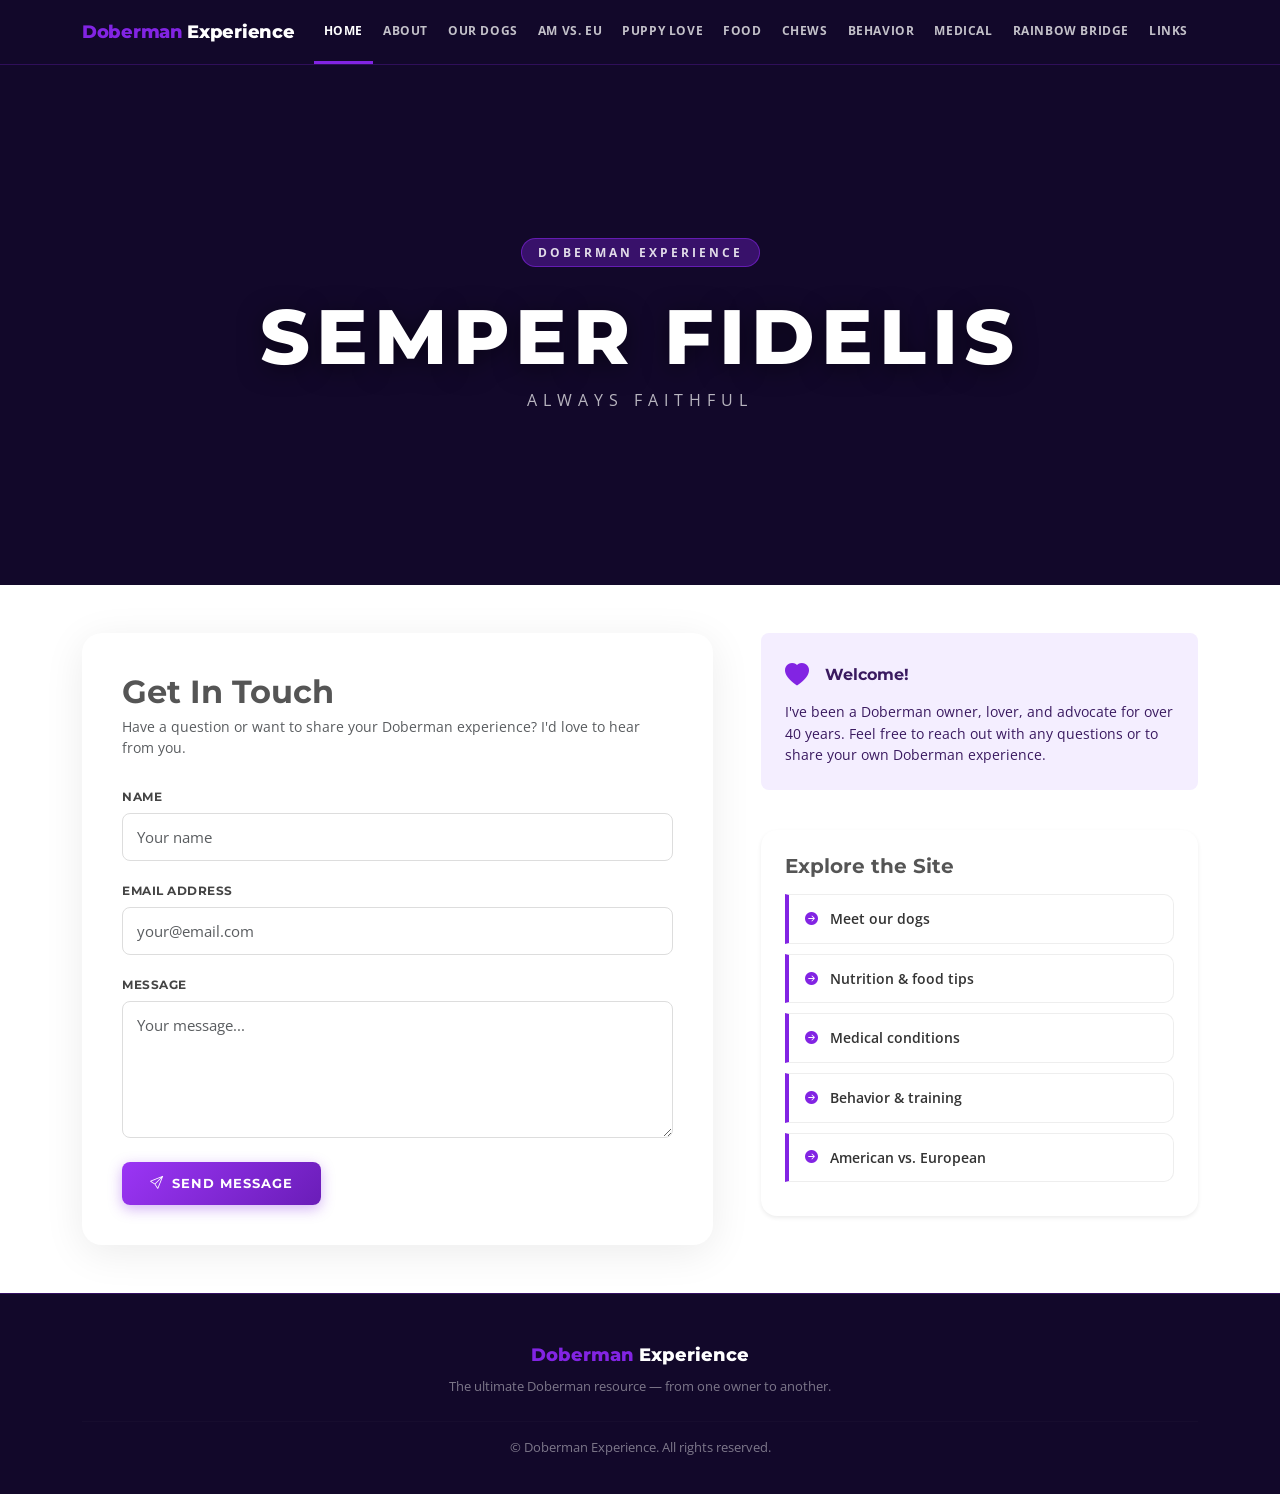
==== index.html @ 3749f002 "Initial static site build for dobermanexperience.com Bootstrap 5 static HTML/CSS site with all origi" ====
<!DOCTYPE html>
<html lang="en">
<head>
  <meta charset="UTF-8">
  <meta name="viewport" content="width=device-width, initial-scale=1.0">
  <title>Doberman Experience – The ultimate Doberman Experience</title>
  <meta name="description" content="Resources, tips, and personal insights from 40+ years of Doberman ownership.">
  <link rel="stylesheet" href="https://cdn.jsdelivr.net/npm/bootstrap@5.3.3/dist/css/bootstrap.min.css">
  <link rel="stylesheet" href="https://cdn.jsdelivr.net/npm/bootstrap-icons@1.11.3/font/bootstrap-icons.min.css">
  <link rel="stylesheet" href="css/styles.css">
</head>
<body>

  <!-- ── Navbar ── -->
  <nav class="navbar navbar-expand-xl sticky-top site-navbar">
    <div class="container">
      <a class="navbar-brand" href="index.html"><span>Doberman</span> Experience</a>
      <button class="navbar-toggler" type="button" data-bs-toggle="collapse" data-bs-target="#siteNav" aria-label="Toggle navigation">
        <span class="navbar-toggler-icon"></span>
      </button>
      <div class="collapse navbar-collapse" id="siteNav">
        <ul class="navbar-nav ms-auto">
          <li class="nav-item"><a class="nav-link active" href="index.html">Home</a></li>
          <li class="nav-item"><a class="nav-link" href="about.html">About</a></li>
          <li class="nav-item"><a class="nav-link" href="our-dogs.html">Our Dogs</a></li>
          <li class="nav-item"><a class="nav-link" href="american-vs-european.html">Am vs. EU</a></li>
          <li class="nav-item"><a class="nav-link" href="puppy-love.html">Puppy Love</a></li>
          <li class="nav-item"><a class="nav-link" href="food.html">Food</a></li>
          <li class="nav-item"><a class="nav-link" href="chews.html">Chews</a></li>
          <li class="nav-item"><a class="nav-link" href="behavior.html">Behavior</a></li>
          <li class="nav-item"><a class="nav-link" href="medical-conditions.html">Medical</a></li>
          <li class="nav-item"><a class="nav-link" href="rainbow-bridge.html">Rainbow Bridge</a></li>
          <li class="nav-item"><a class="nav-link" href="links.html">Links</a></li>
        </ul>
      </div>
    </div>
  </nav>

  <!-- ── Hero ── -->
  <section class="hero">
    <div class="hero-bg" style="background-image:url('https://i0.wp.com/dobermanexperience.com/wp-content/uploads/2017/06/skiflyd_o.jpg');"></div>
    <div class="hero-overlay"></div>
    <div class="hero-content">
      <div class="hero-badge">Doberman Experience</div>
      <h2>Semper Fidelis</h2>
      <p class="hero-sub">Always faithful</p>
    </div>
  </section>

  <!-- ── Main ── -->
  <main class="py-5">
    <div class="container">
      <div class="row g-5">

        <!-- Contact form -->
        <div class="col-lg-7">
          <div class="contact-card">
            <h2 class="fw-bold mb-1" style="font-family:'Montserrat',sans-serif;">Get In Touch</h2>
            <p class="text-muted mb-4" style="font-size:0.9rem;">Have a question or want to share your Doberman experience? I'd love to hear from you.</p>

            <!-- Replace action URL with your Formspree endpoint (free at formspree.io) -->
            <form action="YOUR_FORMSPREE_ENDPOINT_HERE" method="POST">
              <div class="mb-3">
                <label class="form-label" for="name">Name</label>
                <input type="text" class="form-control" id="name" name="name" placeholder="Your name" required>
              </div>
              <div class="mb-3">
                <label class="form-label" for="email">Email Address</label>
                <input type="email" class="form-control" id="email" name="email" placeholder="your@email.com" required>
              </div>
              <div class="mb-4">
                <label class="form-label" for="message">Message</label>
                <textarea class="form-control" id="message" name="message" rows="5" placeholder="Your message..." required></textarea>
              </div>
              <button type="submit" class="btn btn-primary">
                <i class="bi bi-send me-2"></i>Send Message
              </button>
            </form>
          </div>
        </div>

        <!-- Sidebar -->
        <div class="col-lg-5 d-flex flex-column gap-4">

          <div class="alert alert-brand-info rounded-3 border-0 p-4">
            <div class="d-flex align-items-center gap-3 mb-2">
              <i class="bi bi-heart-fill fs-4 text-purple"></i>
              <strong style="font-family:'Montserrat',sans-serif;">Welcome!</strong>
            </div>
            <p class="mb-0" style="font-size:0.9rem;">I've been a Doberman owner, lover, and advocate for over 40 years. Feel free to reach out with any questions or to share your own Doberman experience.</p>
          </div>

          <div class="bg-white rounded-4 p-4 shadow-sm">
            <h5 class="fw-bold mb-3" style="font-family:'Montserrat',sans-serif;">Explore the Site</h5>
            <a href="our-dogs.html" class="resource-link"><i class="bi bi-arrow-right-circle-fill"></i>Meet our dogs</a>
            <a href="food.html" class="resource-link"><i class="bi bi-arrow-right-circle-fill"></i>Nutrition &amp; food tips</a>
            <a href="medical-conditions.html" class="resource-link"><i class="bi bi-arrow-right-circle-fill"></i>Medical conditions</a>
            <a href="behavior.html" class="resource-link"><i class="bi bi-arrow-right-circle-fill"></i>Behavior &amp; training</a>
            <a href="american-vs-european.html" class="resource-link"><i class="bi bi-arrow-right-circle-fill"></i>American vs. European</a>
          </div>

        </div>
      </div>
    </div>
  </main>

  <!-- ── Footer ── -->
  <footer class="site-footer">
    <div class="container text-center">
      <div class="footer-brand"><span>Doberman</span> Experience</div>
      <p>The ultimate Doberman resource — from one owner to another.</p>
      <hr class="footer-divider">
      <p>&copy; Doberman Experience. All rights reserved.</p>
    </div>
  </footer>

  <script src="https://cdn.jsdelivr.net/npm/bootstrap@5.3.3/dist/js/bootstrap.bundle.min.js"></script>
  <script>
    // subtle hero zoom on load
    document.querySelector('.hero-bg').addEventListener('load', function() {
      this.classList.add('loaded');
    });
    document.querySelector('.hero-bg').classList.add('loaded');
  </script>
</body>
</html>
---- css/styles.css ----
/* ============================================================
   Doberman Experience – Bootstrap 5 Custom Theme
   Edit CSS variables at the top to retheme the whole site.
   ============================================================ */

@import url('https://fonts.googleapis.com/css2?family=Montserrat:wght@400;600;700;800&family=Open+Sans:wght@300;400;600&display=swap');

/* ── Bootstrap primary colour override ── */
:root {
  --bs-primary:          #8224e3;
  --bs-primary-rgb:      130, 36, 227;
  --bs-link-color:       #8224e3;
  --bs-link-hover-color: #6a1db8;
  --bs-body-font-family: 'Open Sans', sans-serif;
  --bs-body-color:       #555;

  /* brand extras */
  --brand-dark:   #12082a;
  --brand-mid:    #2d1550;
  --brand-purple: #8224e3;
  --brand-light:  #f4eeff;
}

/* ── Base typography ── */
h1, h2, h3, h4, h5, h6, .navbar-brand {
  font-family: 'Montserrat', sans-serif;
}

/* ── Navbar ── */
.site-navbar {
  background: var(--brand-dark);
  backdrop-filter: blur(12px);
  border-bottom: 1px solid rgba(130,36,227,0.25);
  padding-top: 0;
  padding-bottom: 0;
}

.site-navbar .navbar-brand {
  font-size: 1.15rem;
  font-weight: 800;
  letter-spacing: -0.3px;
  color: #fff;
  padding: 14px 0;
}

.site-navbar .navbar-brand span {
  color: var(--brand-purple);
}

.site-navbar .nav-link {
  font-size: 0.72rem;
  font-weight: 700;
  letter-spacing: 0.6px;
  text-transform: uppercase;
  color: rgba(255,255,255,0.75) !important;
  padding: 22px 10px !important;
  border-bottom: 3px solid transparent;
  transition: color 0.2s, border-color 0.2s;
}

.site-navbar .nav-link:hover,
.site-navbar .nav-link.active {
  color: #fff !important;
  border-bottom-color: var(--brand-purple);
}

.site-navbar .navbar-toggler {
  border-color: rgba(255,255,255,0.2);
  padding: 6px 10px;
}
.site-navbar .navbar-toggler-icon {
  background-image: url("data:image/svg+xml,%3csvg xmlns='http://www.w3.org/2000/svg' viewBox='0 0 30 30'%3e%3cpath stroke='rgba(255,255,255,0.8)' stroke-linecap='round' stroke-miterlimit='10' stroke-width='2' d='M4 7h22M4 15h22M4 23h22'/%3e%3c/svg%3e");
}

/* Mobile nav */
@media (max-width: 1199px) {
  .site-navbar .nav-link {
    padding: 12px 0 !important;
    border-bottom: 1px solid rgba(255,255,255,0.06) !important;
    border-left: 3px solid transparent;
  }
  .site-navbar .nav-link:hover,
  .site-navbar .nav-link.active {
    border-left-color: var(--brand-purple);
    border-bottom-color: rgba(255,255,255,0.06) !important;
    padding-left: 10px !important;
  }
}

/* ── Homepage hero ── */
.hero {
  position: relative;
  height: 520px;
  display: flex;
  align-items: center;
  justify-content: center;
  text-align: center;
  overflow: hidden;
  background: var(--brand-dark);
}

.hero-bg {
  position: absolute;
  inset: 0;
  background-size: cover;
  background-position: center;
  opacity: 0.35;
  transform: scale(1.05);
  transition: transform 8s ease-out;
}

.hero-bg.loaded { transform: scale(1); }

.hero-overlay {
  position: absolute;
  inset: 0;
  background: linear-gradient(
    180deg,
    rgba(18,8,42,0.3) 0%,
    rgba(18,8,42,0.7) 100%
  );
}

.hero-content {
  position: relative;
  z-index: 2;
}

.hero-content h2 {
  font-size: clamp(2.5rem, 6vw, 5rem);
  font-weight: 800;
  color: #fff;
  letter-spacing: 6px;
  text-transform: uppercase;
  text-shadow: 0 4px 24px rgba(0,0,0,0.5);
  margin-bottom: 0.3rem;
}

.hero-content .hero-sub {
  font-size: 1rem;
  color: rgba(255,255,255,0.7);
  letter-spacing: 6px;
  text-transform: uppercase;
  margin: 0;
}

.hero-badge {
  display: inline-block;
  margin-bottom: 1.5rem;
  padding: 5px 16px;
  background: rgba(130,36,227,0.35);
  border: 1px solid rgba(130,36,227,0.6);
  border-radius: 50px;
  font-size: 0.72rem;
  font-weight: 700;
  letter-spacing: 3px;
  text-transform: uppercase;
  color: rgba(255,255,255,0.85);
}

/* ── Inner page hero ── */
.page-hero {
  background: linear-gradient(135deg, var(--brand-dark) 0%, var(--brand-mid) 100%);
  padding: 56px 24px 52px;
  text-align: center;
  position: relative;
  overflow: hidden;
}

.page-hero::after {
  content: '';
  position: absolute;
  bottom: 0;
  left: 0;
  right: 0;
  height: 3px;
  background: linear-gradient(90deg, transparent, var(--brand-purple), transparent);
}

.page-hero h1 {
  color: #fff;
  font-size: clamp(1.8rem, 4vw, 2.8rem);
  font-weight: 800;
  letter-spacing: 1px;
  margin-bottom: 0.4rem;
}

.page-hero p {
  color: rgba(255,255,255,0.65);
  font-size: 0.85rem;
  letter-spacing: 3px;
  text-transform: uppercase;
  margin-bottom: 0;
}

.page-hero a { color: rgba(255,255,255,0.8); text-decoration: underline; }
.page-hero a:hover { color: #fff; }

/* ── Section headings ── */
.section-heading {
  font-size: 1.5rem;
  font-weight: 800;
  color: #1a1a1a;
  margin-bottom: 1.5rem;
  display: flex;
  align-items: center;
  gap: 12px;
}
.section-heading::after {
  content: '';
  flex: 1;
  height: 2px;
  background: linear-gradient(90deg, var(--brand-purple), transparent);
  border-radius: 2px;
}

/* ── Dog / content cards ── */
.dog-card {
  border: none;
  border-radius: 16px;
  overflow: hidden;
  box-shadow: 0 4px 20px rgba(0,0,0,0.08);
  transition: transform 0.25s ease, box-shadow 0.25s ease;
  background: #fff;
  height: 100%;
}

.dog-card:hover {
  transform: translateY(-6px);
  box-shadow: 0 16px 40px rgba(130,36,227,0.18);
}

.dog-card .card-img-top {
  height: 280px;
  object-fit: cover;
  object-position: top;
}

.dog-card .card-body { padding: 1.25rem 1.4rem; }

.dog-card .card-title {
  font-size: 0.95rem;
  font-weight: 700;
  color: var(--brand-purple);
  margin-bottom: 0.3rem;
}

.dog-card .card-text {
  font-size: 0.82rem;
  color: #888;
  margin-bottom: 0;
}

/* ── Memorial cards ── */
.memorial-card {
  border: none;
  border-radius: 16px;
  overflow: hidden;
  box-shadow: 0 4px 20px rgba(0,0,0,0.1);
  text-align: center;
  background: #fff;
  transition: transform 0.25s, box-shadow 0.25s;
}
.memorial-card:hover {
  transform: translateY(-4px);
  box-shadow: 0 12px 32px rgba(0,0,0,0.15);
}
.memorial-card img {
  width: 100%;
  height: 220px;
  object-fit: cover;
}
.memorial-card .memorial-body {
  padding: 1rem;
}
.memorial-card h5 {
  font-size: 0.95rem;
  font-weight: 700;
  margin-bottom: 0.2rem;
  color: #1a1a1a;
}
.memorial-card p {
  font-size: 0.82rem;
  color: #999;
  margin: 0;
}

/* ── Resource link items ── */
.resource-link {
  display: flex;
  align-items: center;
  gap: 12px;
  padding: 13px 16px;
  background: #fff;
  border: 1px solid #eee;
  border-left: 4px solid var(--brand-purple);
  border-radius: 0 10px 10px 0;
  margin-bottom: 10px;
  text-decoration: none;
  color: #333;
  font-weight: 600;
  font-size: 0.9rem;
  transition: background 0.15s, transform 0.15s, box-shadow 0.15s;
}
.resource-link:hover {
  background: var(--brand-light);
  color: var(--brand-purple);
  text-decoration: none;
  transform: translateX(4px);
  box-shadow: 0 4px 12px rgba(130,36,227,0.12);
}
.resource-link i {
  color: var(--brand-purple);
  font-size: 0.8rem;
  flex-shrink: 0;
}

/* ── Custom alerts ── */
.alert-brand-warning {
  background: #fff8e1;
  border-color: #f5a623;
  border-left: 5px solid #f5a623;
  border-radius: 0 10px 10px 0;
  color: #5a3e00;
}

.alert-brand-info {
  background: var(--brand-light);
  border-color: var(--brand-purple);
  border-left: 5px solid var(--brand-purple);
  border-radius: 0 10px 10px 0;
  color: #3a1a60;
}

/* ── Accordion custom ── */
.accordion-item {
  border: 1px solid #eee;
  margin-bottom: 6px;
  border-radius: 10px !important;
  overflow: hidden;
}

.accordion-button {
  font-family: 'Montserrat', sans-serif;
  font-size: 0.9rem;
  font-weight: 700;
  color: #222;
  background: #fafafa;
  padding: 16px 20px;
  box-shadow: none !important;
}

.accordion-button:not(.collapsed) {
  background: var(--brand-purple);
  color: #fff;
}

.accordion-button::after {
  background-image: url("data:image/svg+xml,%3csvg xmlns='http://www.w3.org/2000/svg' viewBox='0 0 16 16' fill='%238224e3'%3e%3cpath fill-rule='evenodd' d='M1.646 4.646a.5.5 0 0 1 .708 0L8 10.293l5.646-5.647a.5.5 0 0 1 .708.708l-6 6a.5.5 0 0 1-.708 0l-6-6a.5.5 0 0 1 0-.708z'/%3e%3c/svg%3e");
}

.accordion-button:not(.collapsed)::after {
  background-image: url("data:image/svg+xml,%3csvg xmlns='http://www.w3.org/2000/svg' viewBox='0 0 16 16' fill='%23ffffff'%3e%3cpath fill-rule='evenodd' d='M1.646 4.646a.5.5 0 0 1 .708 0L8 10.293l5.646-5.647a.5.5 0 0 1 .708.708l-6 6a.5.5 0 0 1-.708 0l-6-6a.5.5 0 0 1 0-.708z'/%3e%3c/svg%3e");
}

.accordion-body {
  padding: 20px 22px;
  font-size: 0.92rem;
  line-height: 1.7;
}

/* ── Food items ── */
.food-item {
  background: #fff;
  border: 1px solid #eee;
  border-top: 3px solid var(--brand-purple);
  border-radius: 0 0 12px 12px;
  padding: 18px 20px;
  height: 100%;
  transition: box-shadow 0.2s, transform 0.2s;
}
.food-item:hover {
  box-shadow: 0 8px 24px rgba(130,36,227,0.1);
  transform: translateY(-3px);
}
.food-item h5 {
  color: var(--brand-purple);
  font-size: 0.9rem;
  font-weight: 700;
  margin-bottom: 0.5rem;
}
.food-item p { font-size: 0.85rem; color: #666; margin-bottom: 0; }

/* ── Brand recommendation cards ── */
.brand-card {
  border: none;
  border-radius: 12px;
  box-shadow: 0 2px 16px rgba(0,0,0,0.06);
  transition: box-shadow 0.2s, transform 0.2s;
  overflow: hidden;
}
.brand-card:hover {
  box-shadow: 0 8px 28px rgba(130,36,227,0.14);
  transform: translateY(-3px);
}
.brand-card .card-body { padding: 1.4rem 1.6rem; }
.brand-card .brand-name {
  font-family: 'Montserrat', sans-serif;
  font-weight: 700;
  font-size: 1rem;
  color: var(--brand-purple);
}
.brand-card .card-text { font-size: 0.88rem; color: #666; }

/* ── Buttons ── */
.btn-primary {
  background: linear-gradient(135deg, #9b35f5 0%, #6a1db8 100%);
  border: none;
  border-radius: 8px;
  font-family: 'Montserrat', sans-serif;
  font-weight: 700;
  font-size: 0.82rem;
  letter-spacing: 1px;
  text-transform: uppercase;
  padding: 12px 28px;
  box-shadow: 0 4px 14px rgba(130,36,227,0.35);
  transition: transform 0.15s, box-shadow 0.15s;
}
.btn-primary:hover {
  transform: translateY(-2px);
  box-shadow: 0 8px 20px rgba(130,36,227,0.45);
  background: linear-gradient(135deg, #a840ff 0%, #7c25d4 100%);
}
.btn-primary:active { transform: translateY(0); }

/* ── Contact form ── */
.contact-card {
  background: #fff;
  border: none;
  border-radius: 20px;
  box-shadow: 0 8px 40px rgba(0,0,0,0.08);
  padding: 2.5rem;
}
.form-label {
  font-family: 'Montserrat', sans-serif;
  font-size: 0.78rem;
  font-weight: 700;
  text-transform: uppercase;
  letter-spacing: 0.5px;
  color: #444;
  margin-bottom: 0.4rem;
}
.form-control {
  border-radius: 8px;
  border-color: #ddd;
  padding: 12px 14px;
  font-size: 0.92rem;
  transition: border-color 0.2s, box-shadow 0.2s;
}
.form-control:focus {
  border-color: var(--brand-purple);
  box-shadow: 0 0 0 3px rgba(130,36,227,0.12);
}

/* ── Links page ── */
.links-category {
  display: inline-flex;
  align-items: center;
  gap: 8px;
  padding: 5px 14px;
  border-radius: 6px;
  font-family: 'Montserrat', sans-serif;
  font-size: 0.75rem;
  font-weight: 700;
  letter-spacing: 1px;
  text-transform: uppercase;
  margin-bottom: 14px;
}
.links-category.training { background: #ffe0e0; color: #c0392b; }
.links-category.breeders { background: #d0f5e8; color: #1a7a4a; }

/* ── Disclaimer list ── */
.disclaimer-list {
  list-style: none;
  padding: 0;
  counter-reset: d;
}
.disclaimer-list li {
  counter-increment: d;
  display: flex;
  gap: 16px;
  padding: 14px 0;
  border-bottom: 1px solid #eee;
  font-size: 0.92rem;
  align-items: flex-start;
}
.disclaimer-list li:last-child { border-bottom: none; }
.disclaimer-list li::before {
  content: counter(d);
  flex-shrink: 0;
  width: 30px;
  height: 30px;
  background: var(--brand-purple);
  color: #fff;
  border-radius: 50%;
  display: flex;
  align-items: center;
  justify-content: center;
  font-size: 0.78rem;
  font-weight: 700;
  font-family: 'Montserrat', sans-serif;
  margin-top: 1px;
}

/* ── Chews DO/DON'T ── */
.do-card  { border-top: 4px solid #1a7a4a; }
.dont-card { border-top: 4px solid #c0392b; }
.special-card { border-top: 4px solid #d916b8; }

/* ── Footer ── */
.site-footer {
  background: var(--brand-dark);
  padding: 3rem 0 2rem;
  border-top: 1px solid rgba(130,36,227,0.3);
}
.site-footer .footer-brand {
  font-family: 'Montserrat', sans-serif;
  font-size: 1.1rem;
  font-weight: 800;
  color: #fff;
  margin-bottom: 0.5rem;
}
.site-footer .footer-brand span { color: var(--brand-purple); }
.site-footer p { color: rgba(255,255,255,0.45); font-size: 0.82rem; margin-bottom: 0.3rem; }
.site-footer a { color: rgba(255,255,255,0.55); }
.site-footer a:hover { color: #fff; }
.footer-divider {
  border-color: rgba(255,255,255,0.08);
  margin: 1.5rem 0 1rem;
}

/* ── Utility ── */
.text-purple { color: var(--brand-purple) !important; }
.bg-brand-light { background: var(--brand-light); }
.img-rounded { border-radius: 14px; box-shadow: 0 6px 24px rgba(0,0,0,0.12); }
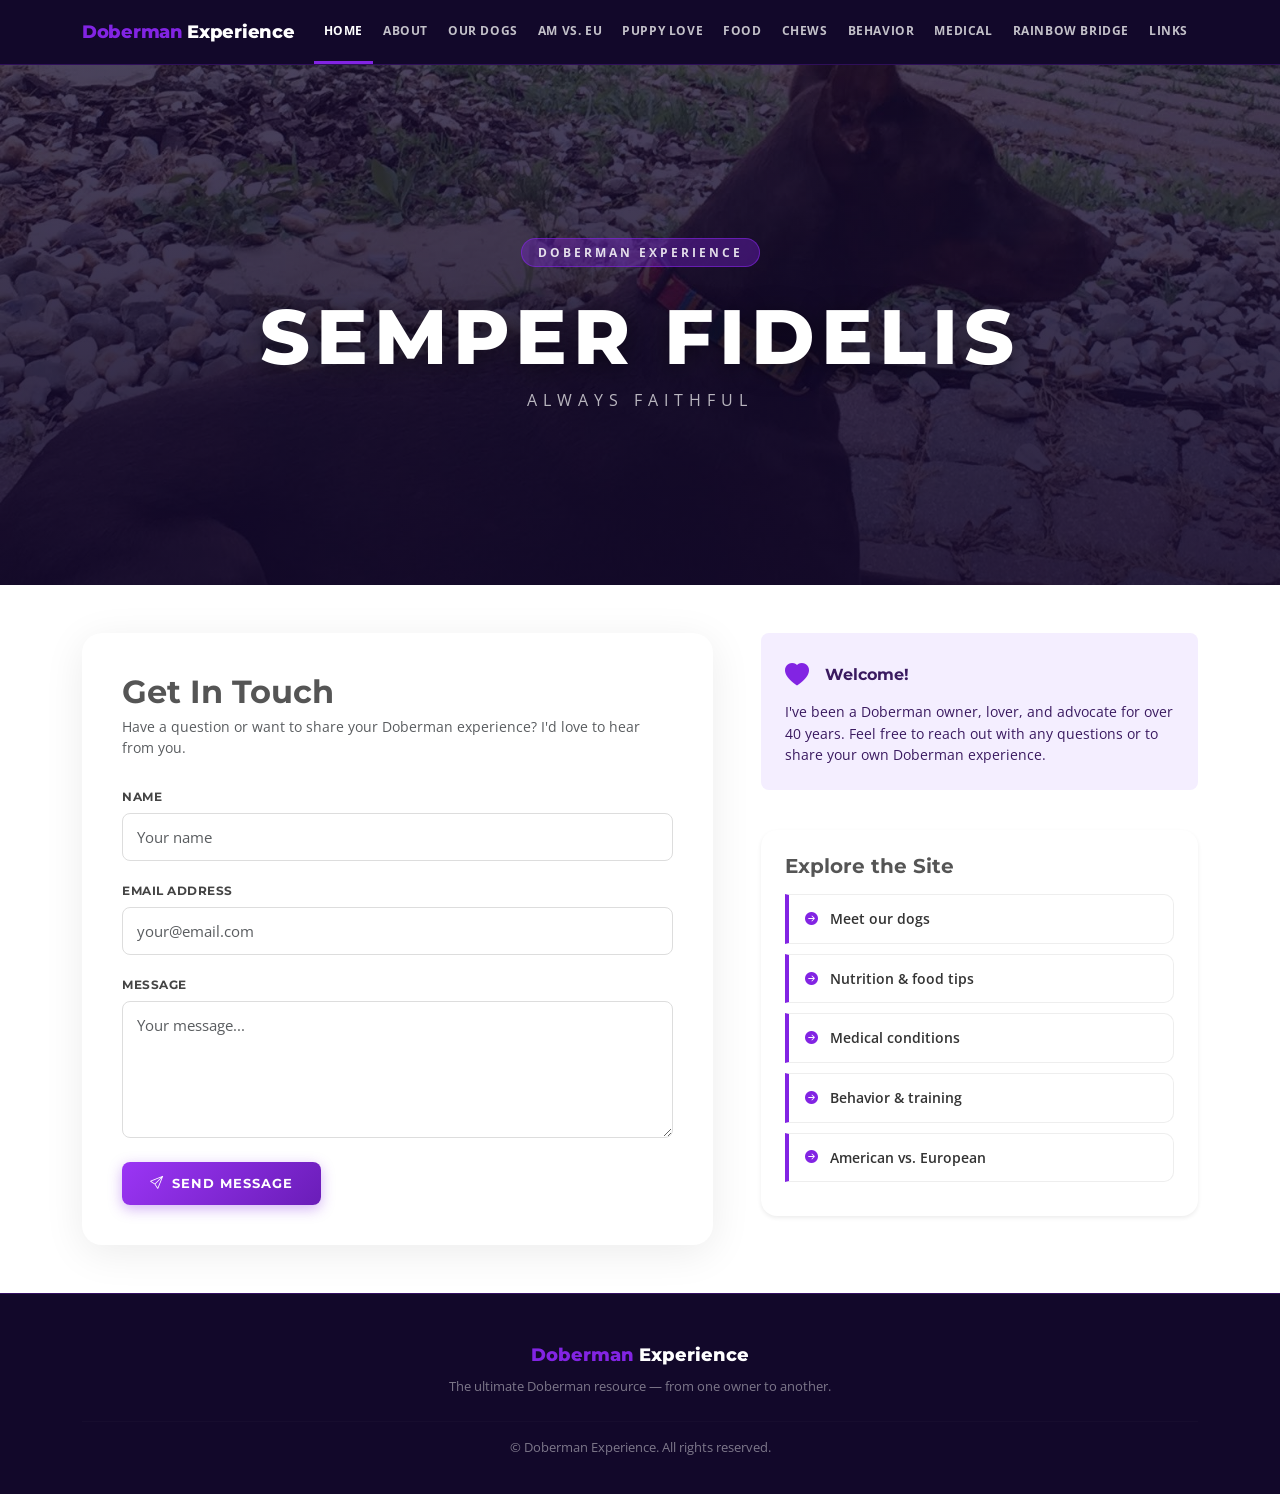
==== commit cb9dce5a: "Download images locally and update all references All 14 site images are now served from the images/" ====
--- a/index.html
+++ b/index.html
@@ -38,7 +38,7 @@
 
   <!-- ── Hero ── -->
   <section class="hero">
-    <div class="hero-bg" style="background-image:url('https://i0.wp.com/dobermanexperience.com/wp-content/uploads/2017/06/skiflyd_o.jpg');"></div>
+    <div class="hero-bg" style="background-image:url('images/skiflyd_o.jpg');"></div>
     <div class="hero-overlay"></div>
     <div class="hero-content">
       <div class="hero-badge">Doberman Experience</div>
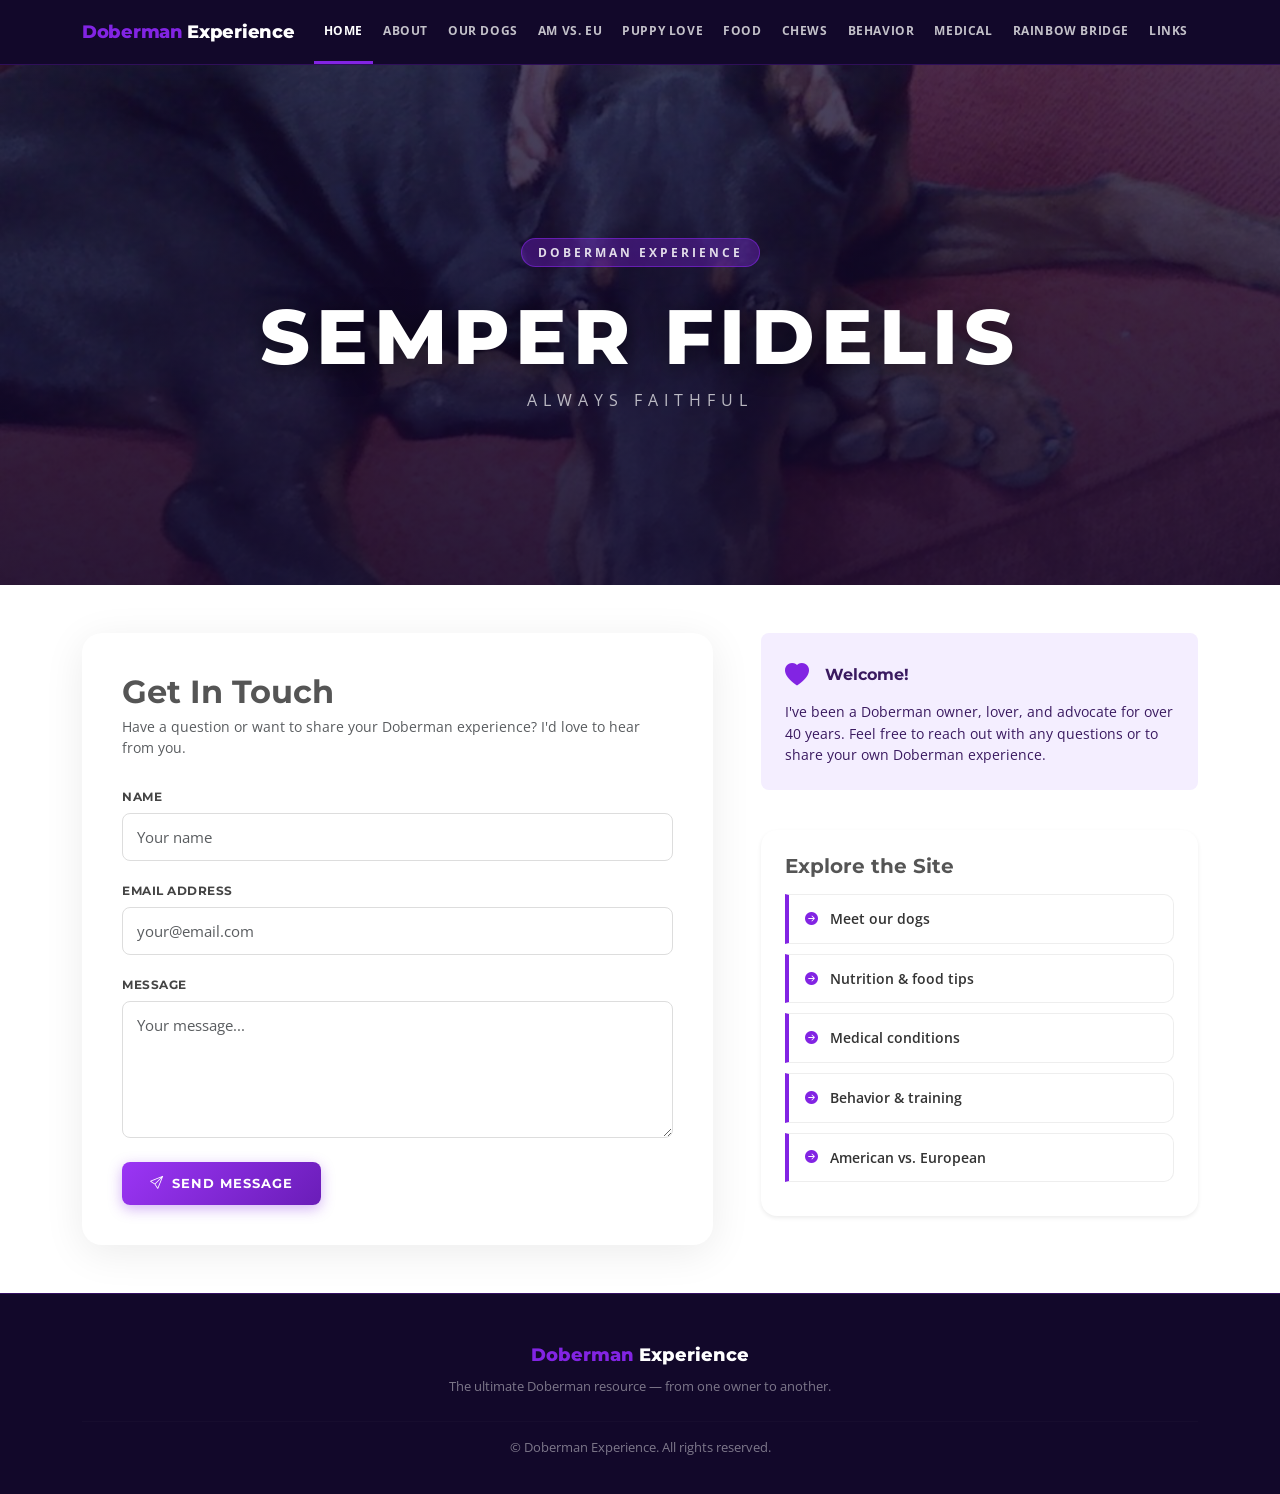
==== commit 9ffcc86d: "Use correct hero image matching the original site Co-Authored-By: Claude Sonnet 4.6 <noreply@anthrop" ====
--- a/index.html
+++ b/index.html
@@ -38,7 +38,7 @@
 
   <!-- ── Hero ── -->
   <section class="hero">
-    <div class="hero-bg" style="background-image:url('images/skiflyd_o.jpg');"></div>
+    <div class="hero-bg" style="background-image:url('images/cropped-vika-red_n.jpg');"></div>
     <div class="hero-overlay"></div>
     <div class="hero-content">
       <div class="hero-badge">Doberman Experience</div>
